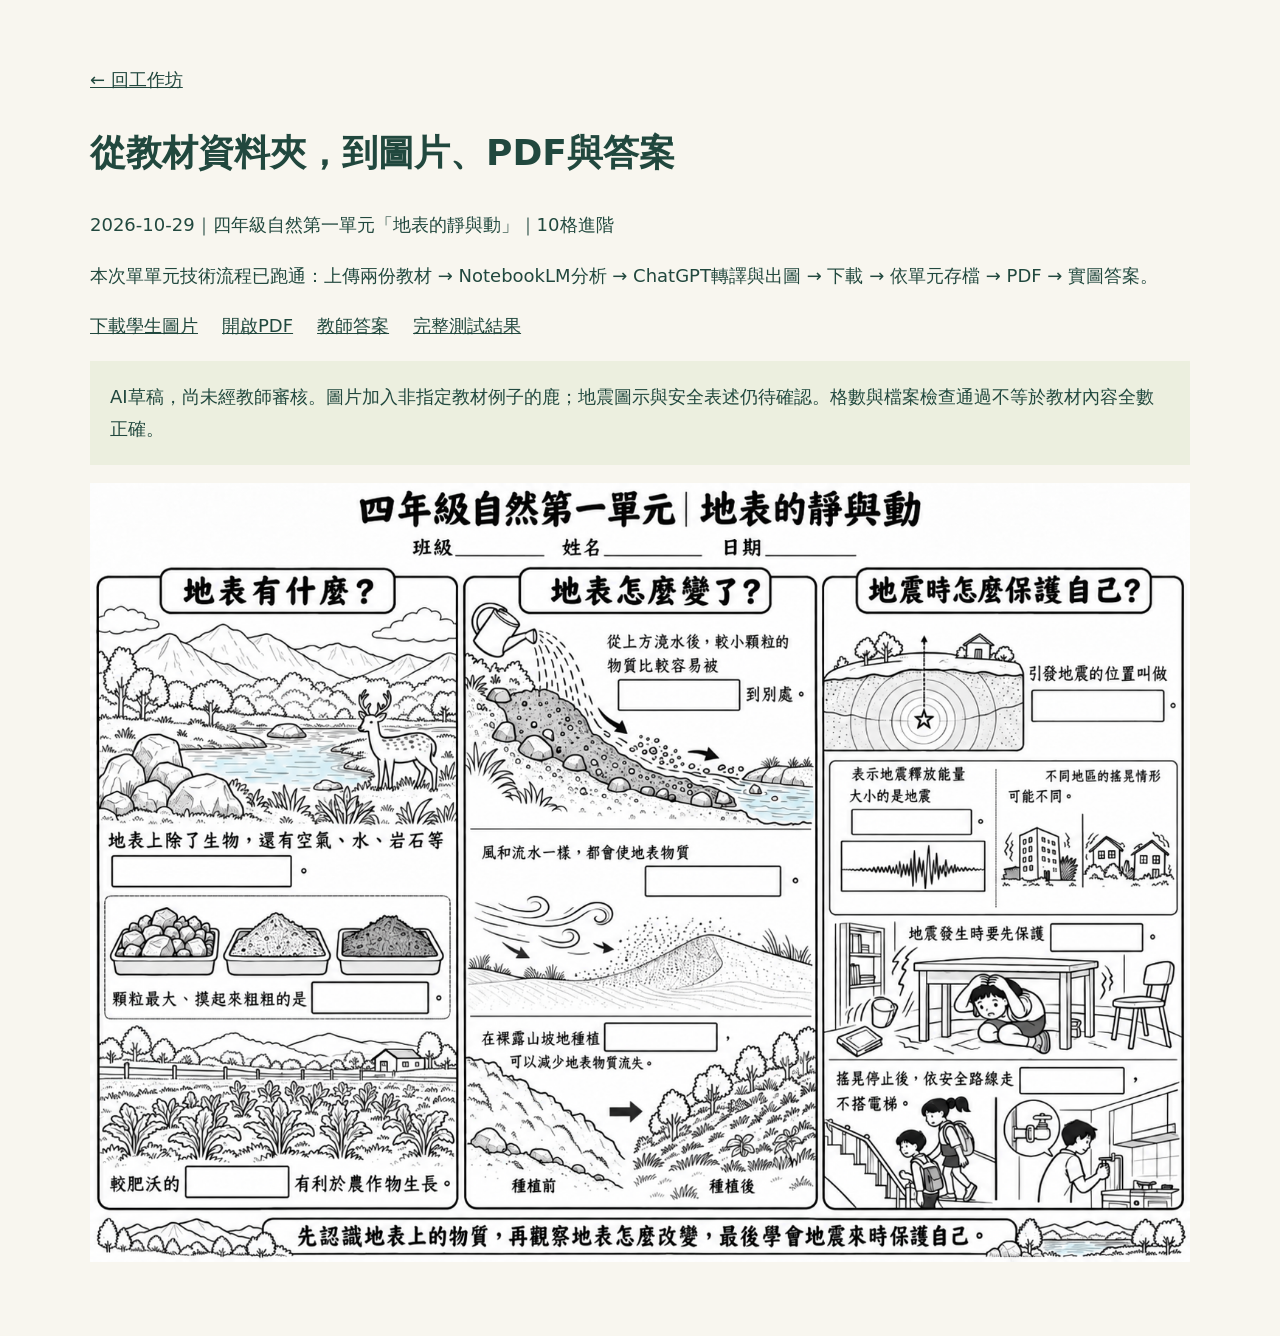
==== 自動流程實測.html @ 3d848377 "重構十關示範跟做流程並加入圖片學習單與Skill自動製作實測" ====
<!doctype html><html lang="zh-Hant"><meta charset="utf-8"><meta name="viewport" content="width=device-width,initial-scale=1"><title>資料夾自動製作實測</title><style>body{max-width:1100px;margin:40px auto;padding:24px;background:#f8f6ef;color:#21483e;font:18px/1.8 system-ui}img{width:100%;height:auto}a{color:#21483e}nav{display:flex;gap:24px;flex-wrap:wrap}.note{padding:20px;background:#ecefdf}</style><a href="index.html#workbench">← 回工作坊</a><h1>從教材資料夾，到圖片、PDF與答案</h1><p>2026-10-29｜四年級自然第一單元「地表的靜與動」｜10格進階</p><p>本次單單元技術流程已跑通：上傳兩份教材 → NotebookLM分析 → ChatGPT轉譯與出圖 → 下載 → 依單元存檔 → PDF → 實圖答案。</p><nav><a href="assets/自動流程實測/學生學習單-第1頁.png" download>下載學生圖片</a><a href="assets/自動流程實測/學生學習單.pdf">開啟PDF</a><a href="assets/自動流程實測/教師答案.md">教師答案</a><a href="assets/自動流程實測/測試結果.md">完整測試結果</a></nav><p class="note">AI草稿，尚未經教師審核。圖片加入非指定教材例子的鹿；地震圖示與安全表述仍待確認。格數與檔案檢查通過不等於教材內容全數正確。</p><a href="assets/自動流程實測/學生學習單-第1頁.png"><img src="assets/自動流程實測/學生學習單-第1頁.png" alt="地表的靜與動學生學習單，三區實際10格，黑白圖文，待教師審核"></a></html>
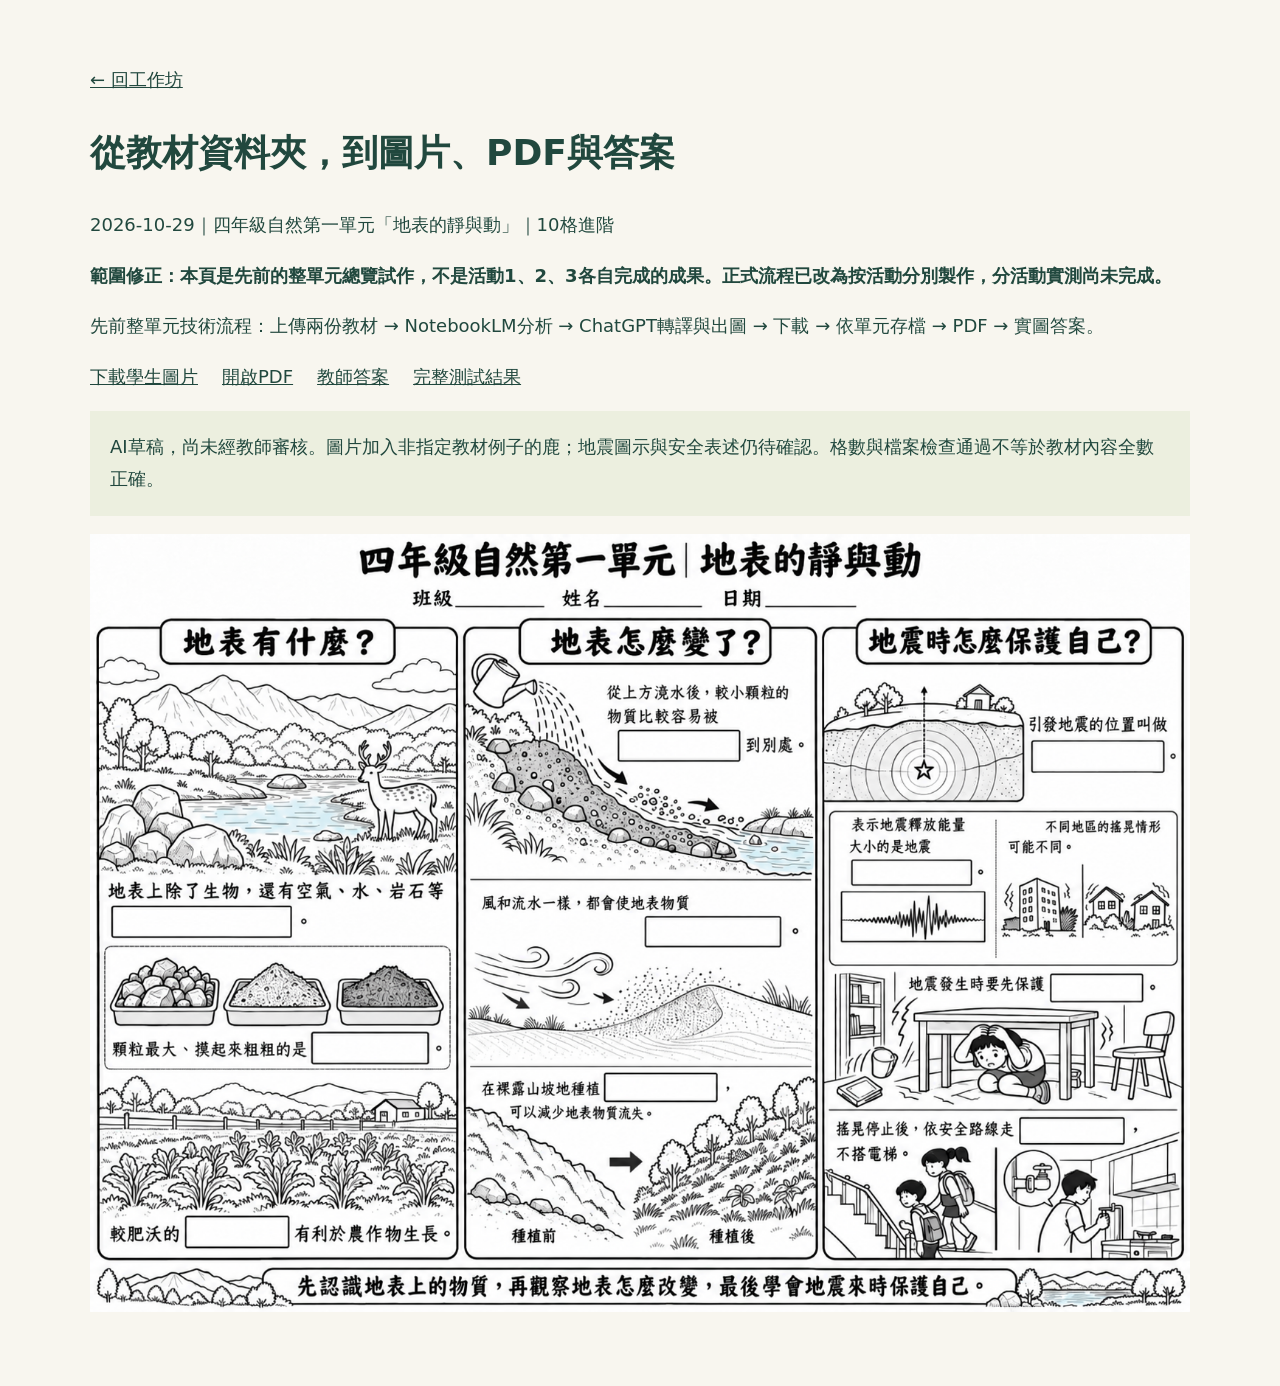
==== commit f63fe4e9: "修正自然科依單元下各活動分別製作與歸檔" ====
--- a/自動流程實測.html
+++ b/自動流程實測.html
@@ -1 +1 @@
-<!doctype html><html lang="zh-Hant"><meta charset="utf-8"><meta name="viewport" content="width=device-width,initial-scale=1"><title>資料夾自動製作實測</title><style>body{max-width:1100px;margin:40px auto;padding:24px;background:#f8f6ef;color:#21483e;font:18px/1.8 system-ui}img{width:100%;height:auto}a{color:#21483e}nav{display:flex;gap:24px;flex-wrap:wrap}.note{padding:20px;background:#ecefdf}</style><a href="index.html#workbench">← 回工作坊</a><h1>從教材資料夾，到圖片、PDF與答案</h1><p>2026-10-29｜四年級自然第一單元「地表的靜與動」｜10格進階</p><p>本次單單元技術流程已跑通：上傳兩份教材 → NotebookLM分析 → ChatGPT轉譯與出圖 → 下載 → 依單元存檔 → PDF → 實圖答案。</p><nav><a href="assets/自動流程實測/學生學習單-第1頁.png" download>下載學生圖片</a><a href="assets/自動流程實測/學生學習單.pdf">開啟PDF</a><a href="assets/自動流程實測/教師答案.md">教師答案</a><a href="assets/自動流程實測/測試結果.md">完整測試結果</a></nav><p class="note">AI草稿，尚未經教師審核。圖片加入非指定教材例子的鹿；地震圖示與安全表述仍待確認。格數與檔案檢查通過不等於教材內容全數正確。</p><a href="assets/自動流程實測/學生學習單-第1頁.png"><img src="assets/自動流程實測/學生學習單-第1頁.png" alt="地表的靜與動學生學習單，三區實際10格，黑白圖文，待教師審核"></a></html>+<!doctype html><html lang="zh-Hant"><meta charset="utf-8"><meta name="viewport" content="width=device-width,initial-scale=1"><title>資料夾自動製作實測</title><style>body{max-width:1100px;margin:40px auto;padding:24px;background:#f8f6ef;color:#21483e;font:18px/1.8 system-ui}img{width:100%;height:auto}a{color:#21483e}nav{display:flex;gap:24px;flex-wrap:wrap}.note{padding:20px;background:#ecefdf}</style><a href="index.html#workbench">← 回工作坊</a><h1>從教材資料夾，到圖片、PDF與答案</h1><p>2026-10-29｜四年級自然第一單元「地表的靜與動」｜10格進階</p><p><strong>範圍修正：本頁是先前的整單元總覽試作，不是活動1、2、3各自完成的成果。正式流程已改為按活動分別製作，分活動實測尚未完成。</strong></p><p>先前整單元技術流程：上傳兩份教材 → NotebookLM分析 → ChatGPT轉譯與出圖 → 下載 → 依單元存檔 → PDF → 實圖答案。</p><nav><a href="assets/自動流程實測/學生學習單-第1頁.png" download>下載學生圖片</a><a href="assets/自動流程實測/學生學習單.pdf">開啟PDF</a><a href="assets/自動流程實測/教師答案.md">教師答案</a><a href="assets/自動流程實測/測試結果.md">完整測試結果</a></nav><p class="note">AI草稿，尚未經教師審核。圖片加入非指定教材例子的鹿；地震圖示與安全表述仍待確認。格數與檔案檢查通過不等於教材內容全數正確。</p><a href="assets/自動流程實測/學生學習單-第1頁.png"><img src="assets/自動流程實測/學生學習單-第1頁.png" alt="地表的靜與動學生學習單，三區實際10格，黑白圖文，待教師審核"></a></html>
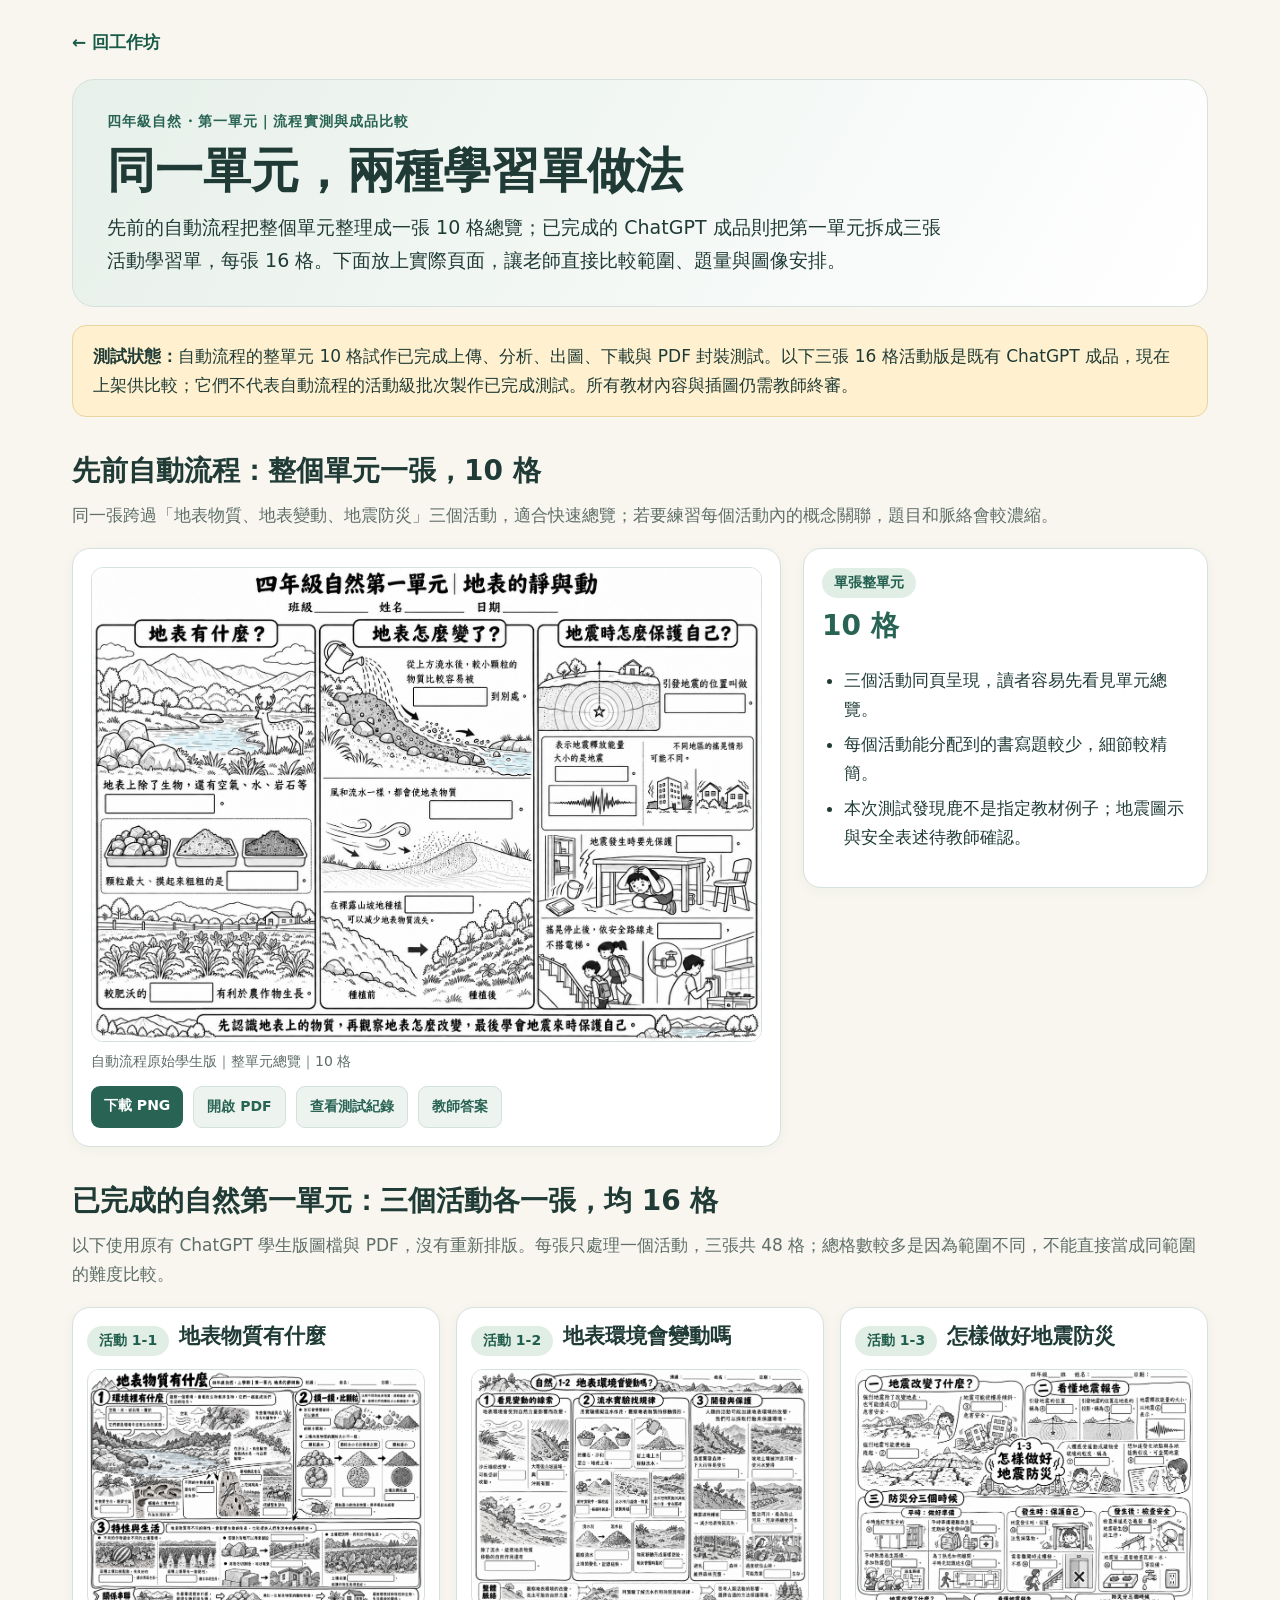
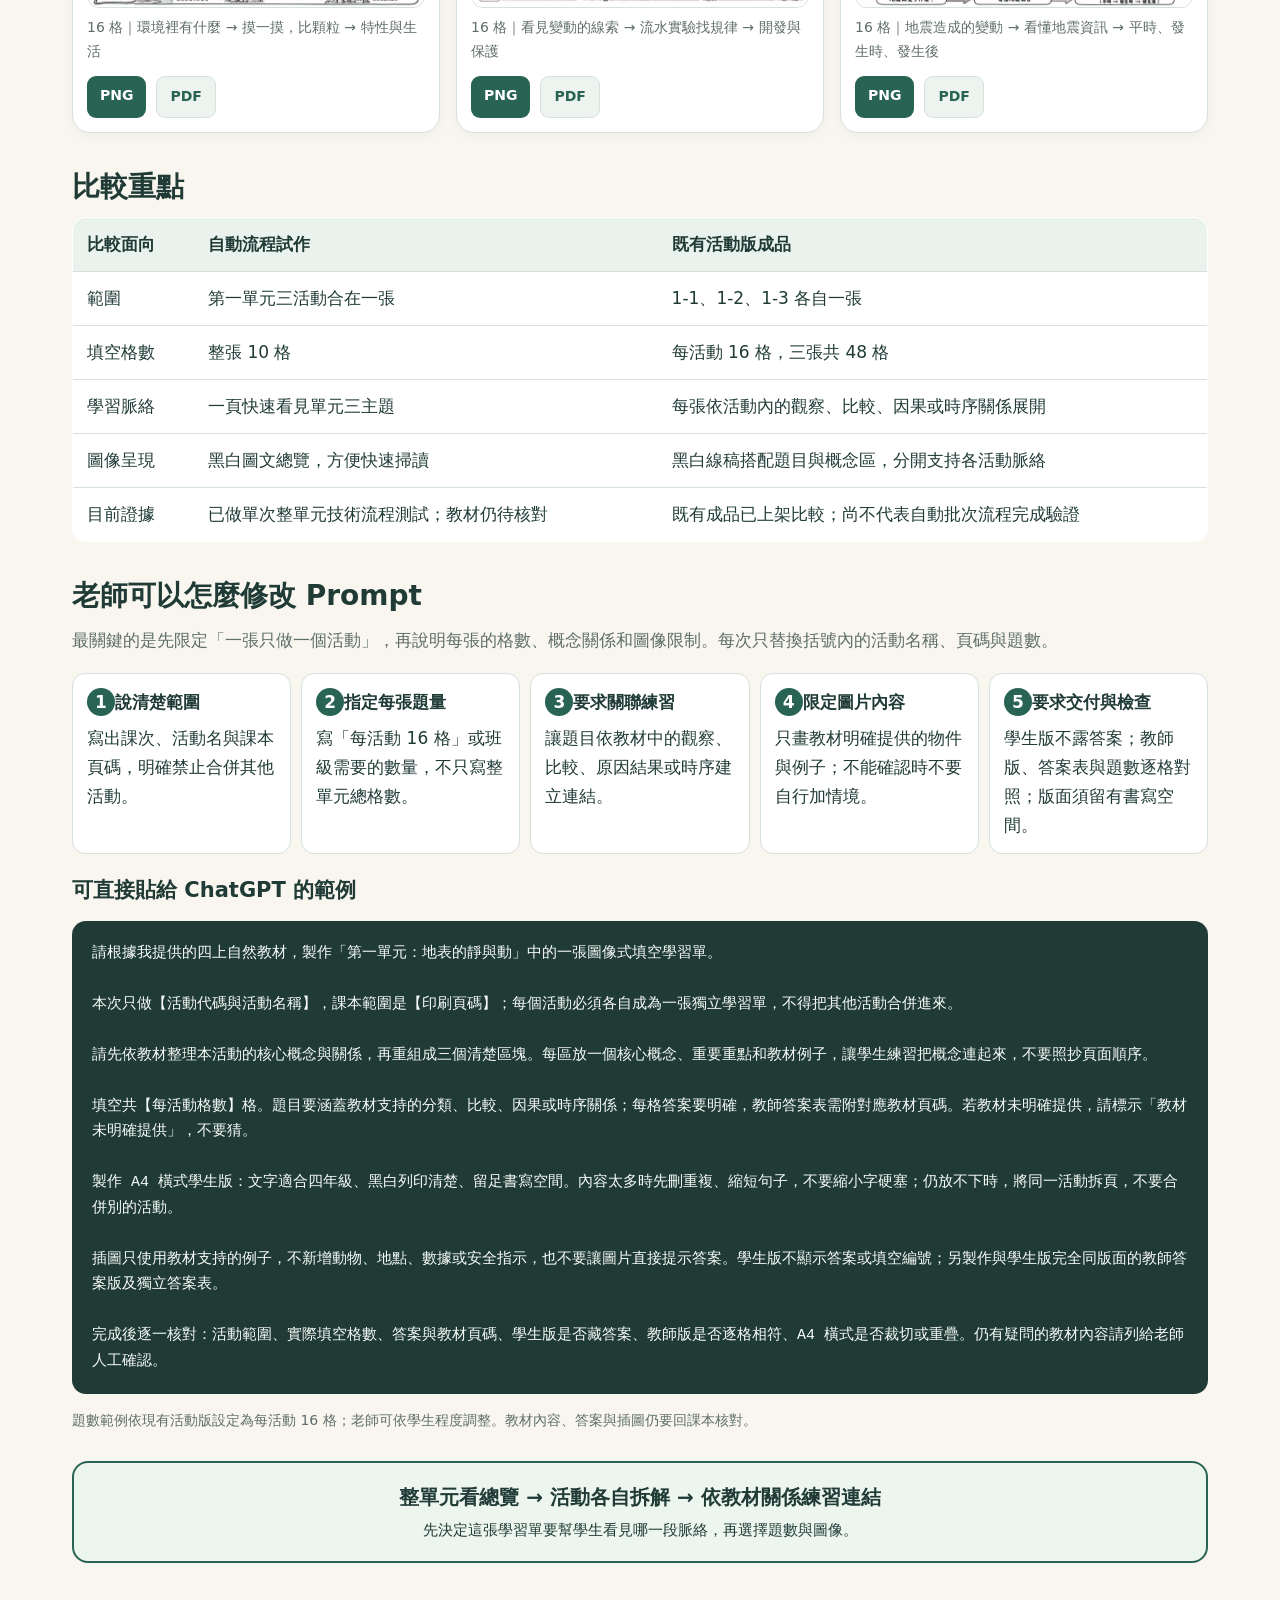
==== commit 8f49de78: "Publish natural unit worksheet comparison" ====
--- a/自動流程實測.html
+++ b/自動流程實測.html
@@ -1 +1,98 @@
-<!doctype html><html lang="zh-Hant"><meta charset="utf-8"><meta name="viewport" content="width=device-width,initial-scale=1"><title>資料夾自動製作實測</title><style>body{max-width:1100px;margin:40px auto;padding:24px;background:#f8f6ef;color:#21483e;font:18px/1.8 system-ui}img{width:100%;height:auto}a{color:#21483e}nav{display:flex;gap:24px;flex-wrap:wrap}.note{padding:20px;background:#ecefdf}</style><a href="index.html#workbench">← 回工作坊</a><h1>從教材資料夾，到圖片、PDF與答案</h1><p>2026-10-29｜四年級自然第一單元「地表的靜與動」｜10格進階</p><p><strong>範圍修正：本頁是先前的整單元總覽試作，不是活動1、2、3各自完成的成果。正式流程已改為按活動分別製作，分活動實測尚未完成。</strong></p><p>先前整單元技術流程：上傳兩份教材 → NotebookLM分析 → ChatGPT轉譯與出圖 → 下載 → 依單元存檔 → PDF → 實圖答案。</p><nav><a href="assets/自動流程實測/學生學習單-第1頁.png" download>下載學生圖片</a><a href="assets/自動流程實測/學生學習單.pdf">開啟PDF</a><a href="assets/自動流程實測/教師答案.md">教師答案</a><a href="assets/自動流程實測/測試結果.md">完整測試結果</a></nav><p class="note">AI草稿，尚未經教師審核。圖片加入非指定教材例子的鹿；地震圖示與安全表述仍待確認。格數與檔案檢查通過不等於教材內容全數正確。</p><a href="assets/自動流程實測/學生學習單-第1頁.png"><img src="assets/自動流程實測/學生學習單-第1頁.png" alt="地表的靜與動學生學習單，三區實際10格，黑白圖文，待教師審核"></a></html>+<!doctype html>
+<html lang="zh-Hant">
+<head>
+<meta charset="utf-8">
+<meta name="viewport" content="width=device-width,initial-scale=1">
+<title>自然第一單元｜自動流程實測與成果比較</title>
+<style>
+:root{color-scheme:light;--ink:#203b36;--green:#286353;--mint:#eaf2ed;--cream:#f8f6ef;--line:#d5e1dc;--orange:#fff1cf;--muted:#5f6e69}
+*{box-sizing:border-box}body{margin:0;background:var(--cream);color:var(--ink);font:17px/1.7 system-ui,"Noto Sans TC",sans-serif}
+main{max-width:1180px;margin:0 auto;padding:28px 22px 64px}a{color:#185b49}nav{margin-bottom:22px}nav a{font-weight:700;text-decoration:none}
+.hero{padding:30px 34px;border-radius:22px;background:linear-gradient(120deg,#e7f0ea,#fff);border:1px solid var(--line)}
+.kicker{font-size:14px;color:var(--green);font-weight:800;letter-spacing:.08em}h1{font-size:clamp(30px,5vw,48px);line-height:1.2;margin:8px 0 12px}h2{font-size:28px;line-height:1.3;margin:0 0 12px}h3{font-size:21px;line-height:1.4;margin:0 0 8px}.lead{max-width:850px;font-size:19px;margin:0}
+.pill{display:inline-block;padding:3px 12px;border-radius:99px;background:#e0eee6;color:#215e4d;font-size:14px;font-weight:800}
+.notice{margin:18px 0 30px;padding:16px 20px;background:var(--orange);border:1px solid #e8d49e;border-radius:14px}
+section{margin-top:36px}.section-intro{color:var(--muted);margin:0 0 18px}
+.baseline{display:grid;grid-template-columns:minmax(0,1.4fr) minmax(250px,.8fr);gap:22px;align-items:start}
+.panel,.sheet{background:#fff;border:1px solid var(--line);border-radius:18px;padding:18px;box-shadow:0 3px 14px #25483e0a}
+figure{margin:0}figure img{display:block;width:100%;height:auto;border:1px solid var(--line);border-radius:12px;background:white}figcaption{font-size:14px;color:var(--muted);margin-top:8px}
+.actions{display:flex;gap:10px;flex-wrap:wrap;margin-top:12px}.button{display:inline-block;background:var(--green);color:white!important;text-decoration:none;padding:8px 13px;border-radius:9px;font-size:14px;font-weight:700}.button.secondary{background:#edf3ef;color:var(--green)!important;border:1px solid var(--line)}
+.stat{font-size:28px;font-weight:900;color:var(--green);margin:4px 0}.list{padding-left:22px}.list li{margin:6px 0}
+.grid{display:grid;grid-template-columns:repeat(3,minmax(0,1fr));gap:16px}.sheet{padding:14px}.sheet img{aspect-ratio:1.414/1;object-fit:contain;background:#fff}.sheet-head{display:flex;gap:10px;align-items:center;margin:0 0 10px}.sheet-head .pill{white-space:nowrap}.sheet p{margin:8px 0;color:var(--muted)}
+.compare{width:100%;border-collapse:collapse;background:#fff;border:1px solid var(--line);border-radius:14px;overflow:hidden}.compare th,.compare td{padding:12px 14px;border-bottom:1px solid var(--line);text-align:left;vertical-align:top}.compare th{background:#eaf2ed}.compare tr:last-child td{border-bottom:0}
+.steps{display:grid;grid-template-columns:repeat(5,minmax(0,1fr));gap:10px;counter-reset:step}.step{background:#fff;border:1px solid var(--line);border-radius:13px;padding:14px;counter-increment:step}.step:before{content:counter(step);display:inline-grid;place-items:center;width:28px;height:28px;margin-bottom:8px;border-radius:50%;background:var(--green);color:white;font-weight:900}
+pre{white-space:pre-wrap;overflow-wrap:anywhere;background:#203b36;color:#f7fbf8;padding:20px;border-radius:14px;font:15px/1.7 ui-monospace,Consolas,monospace}.small{font-size:14px;color:var(--muted)}.footer-flow{margin-top:28px;padding:17px;border:2px solid var(--green);border-radius:16px;background:#edf5ef;text-align:center;font-weight:900;font-size:20px}.footer-flow p{font-size:15px;font-weight:500;margin:4px 0 0}
+@media(max-width:850px){.baseline{grid-template-columns:1fr}.grid{grid-template-columns:1fr}.steps{grid-template-columns:repeat(2,minmax(0,1fr))}.compare{font-size:14px}.compare th,.compare td{padding:8px}}
+@media print{body{background:white}main{max-width:none;padding:0}.hero,.panel,.sheet,.notice{box-shadow:none}}
+</style>
+</head>
+<body><main>
+<nav><a href="index.html#workbench">← 回工作坊</a></nav>
+<header class="hero">
+<div class="kicker">四年級自然・第一單元｜流程實測與成品比較</div>
+<h1>同一單元，兩種學習單做法</h1>
+<p class="lead">先前的自動流程把整個單元整理成一張 10 格總覽；已完成的 ChatGPT 成品則把第一單元拆成三張活動學習單，每張 16 格。下面放上實際頁面，讓老師直接比較範圍、題量與圖像安排。</p>
+</header>
+
+<p class="notice"><strong>測試狀態：</strong>自動流程的整單元 10 格試作已完成上傳、分析、出圖、下載與 PDF 封裝測試。以下三張 16 格活動版是既有 ChatGPT 成品，現在上架供比較；它們不代表自動流程的活動級批次製作已完成測試。所有教材內容與插圖仍需教師終審。</p>
+
+<section id="baseline">
+<h2>先前自動流程：整個單元一張，10 格</h2>
+<p class="section-intro">同一張跨過「地表物質、地表變動、地震防災」三個活動，適合快速總覽；若要練習每個活動內的概念關聯，題目和脈絡會較濃縮。</p>
+<div class="baseline">
+<div class="panel"><figure><a href="assets/自動流程實測/學生學習單-第1頁.png"><img src="assets/自動流程實測/學生學習單-第1頁.png" alt="自動流程整單元總覽，三個活動合在一張，10 格"></a><figcaption>自動流程原始學生版｜整單元總覽｜10 格</figcaption></figure>
+<div class="actions"><a class="button" href="assets/自動流程實測/學生學習單-第1頁.png" download>下載 PNG</a><a class="button secondary" href="assets/自動流程實測/學生學習單.pdf">開啟 PDF</a><a class="button secondary" href="assets/自動流程實測/測試結果.md">查看測試紀錄</a><a class="button secondary" href="assets/自動流程實測/教師答案.md">教師答案</a></div></div>
+<aside class="panel"><span class="pill">單張整單元</span><div class="stat">10 格</div><ul class="list"><li>三個活動同頁呈現，讀者容易先看見單元總覽。</li><li>每個活動能分配到的書寫題較少，細節較精簡。</li><li>本次測試發現鹿不是指定教材例子；地震圖示與安全表述待教師確認。</li></ul></aside>
+</div>
+</section>
+
+<section id="activity-sheets">
+<h2>已完成的自然第一單元：三個活動各一張，均 16 格</h2>
+<p class="section-intro">以下使用原有 ChatGPT 學生版圖檔與 PDF，沒有重新排版。每張只處理一個活動，三張共 48 格；總格數較多是因為範圍不同，不能直接當成同範圍的難度比較。</p>
+<div class="grid">
+<article class="sheet"><div class="sheet-head"><span class="pill">活動 1-1</span><h3>地表物質有什麼</h3></div><figure><a href="assets/成果比較/自然第一單元/自然1-1-地表物質有什麼-學生.png"><img loading="lazy" src="assets/成果比較/自然第一單元/自然1-1-地表物質有什麼-學生.png" alt="活動1-1地表物質有什麼，獨立學生學習單"></a><figcaption>16 格｜環境裡有什麼 → 摸一摸，比顆粒 → 特性與生活</figcaption></figure><div class="actions"><a class="button" href="assets/成果比較/自然第一單元/自然1-1-地表物質有什麼-學生.png" download>PNG</a><a class="button secondary" href="assets/成果比較/自然第一單元/自然1-1-地表物質有什麼-學生.pdf">PDF</a></div></article>
+<article class="sheet"><div class="sheet-head"><span class="pill">活動 1-2</span><h3>地表環境會變動嗎</h3></div><figure><a href="assets/成果比較/自然第一單元/自然1-2-地表環境會變動嗎-學生.png"><img loading="lazy" src="assets/成果比較/自然第一單元/自然1-2-地表環境會變動嗎-學生.png" alt="活動1-2地表環境會變動嗎，獨立學生學習單"></a><figcaption>16 格｜看見變動的線索 → 流水實驗找規律 → 開發與保護</figcaption></figure><div class="actions"><a class="button" href="assets/成果比較/自然第一單元/自然1-2-地表環境會變動嗎-學生.png" download>PNG</a><a class="button secondary" href="assets/成果比較/自然第一單元/自然1-2-地表環境會變動嗎-學生.pdf">PDF</a></div></article>
+<article class="sheet"><div class="sheet-head"><span class="pill">活動 1-3</span><h3>怎樣做好地震防災</h3></div><figure><a href="assets/成果比較/自然第一單元/自然1-3-怎樣做好地震防災-學生.png"><img loading="lazy" src="assets/成果比較/自然第一單元/自然1-3-怎樣做好地震防災-學生.png" alt="活動1-3怎樣做好地震防災，獨立學生學習單"></a><figcaption>16 格｜地震造成的變動 → 看懂地震資訊 → 平時、發生時、發生後</figcaption></figure><div class="actions"><a class="button" href="assets/成果比較/自然第一單元/自然1-3-怎樣做好地震防災-學生.png" download>PNG</a><a class="button secondary" href="assets/成果比較/自然第一單元/自然1-3-怎樣做好地震防災-學生.pdf">PDF</a></div></article>
+</div>
+</section>
+
+<section id="comparison">
+<h2>比較重點</h2>
+<table class="compare"><thead><tr><th>比較面向</th><th>自動流程試作</th><th>既有活動版成品</th></tr></thead><tbody>
+<tr><td>範圍</td><td>第一單元三活動合在一張</td><td>1-1、1-2、1-3 各自一張</td></tr>
+<tr><td>填空格數</td><td>整張 10 格</td><td>每活動 16 格，三張共 48 格</td></tr>
+<tr><td>學習脈絡</td><td>一頁快速看見單元三主題</td><td>每張依活動內的觀察、比較、因果或時序關係展開</td></tr>
+<tr><td>圖像呈現</td><td>黑白圖文總覽，方便快速掃讀</td><td>黑白線稿搭配題目與概念區，分開支持各活動脈絡</td></tr>
+<tr><td>目前證據</td><td>已做單次整單元技術流程測試；教材仍待核對</td><td>既有成品已上架比較；尚不代表自動批次流程完成驗證</td></tr>
+</tbody></table>
+</section>
+
+<section id="prompt">
+<h2>老師可以怎麼修改 Prompt</h2>
+<p class="section-intro">最關鍵的是先限定「一張只做一個活動」，再說明每張的格數、概念關係和圖像限制。每次只替換括號內的活動名稱、頁碼與題數。</p>
+<div class="steps">
+<div class="step"><strong>說清楚範圍</strong><br>寫出課次、活動名與課本頁碼，明確禁止合併其他活動。</div>
+<div class="step"><strong>指定每張題量</strong><br>寫「每活動 16 格」或班級需要的數量，不只寫整單元總格數。</div>
+<div class="step"><strong>要求關聯練習</strong><br>讓題目依教材中的觀察、比較、原因結果或時序建立連結。</div>
+<div class="step"><strong>限定圖片內容</strong><br>只畫教材明確提供的物件與例子；不能確認時不要自行加情境。</div>
+<div class="step"><strong>要求交付與檢查</strong><br>學生版不露答案；教師版、答案表與題數逐格對照；版面須留有書寫空間。</div>
+</div>
+<h3 style="margin-top:22px">可直接貼給 ChatGPT 的範例</h3>
+<pre><code>請根據我提供的四上自然教材，製作「第一單元：地表的靜與動」中的一張圖像式填空學習單。
+
+本次只做【活動代碼與活動名稱】，課本範圍是【印刷頁碼】；每個活動必須各自成為一張獨立學習單，不得把其他活動合併進來。
+
+請先依教材整理本活動的核心概念與關係，再重組成三個清楚區塊。每區放一個核心概念、重要重點和教材例子，讓學生練習把概念連起來，不要照抄頁面順序。
+
+填空共【每活動格數】格。題目要涵蓋教材支持的分類、比較、因果或時序關係；每格答案要明確，教師答案表需附對應教材頁碼。若教材未明確提供，請標示「教材未明確提供」，不要猜。
+
+製作 A4 橫式學生版：文字適合四年級、黑白列印清楚、留足書寫空間。內容太多時先刪重複、縮短句子，不要縮小字硬塞；仍放不下時，將同一活動拆頁，不要合併別的活動。
+
+插圖只使用教材支持的例子，不新增動物、地點、數據或安全指示，也不要讓圖片直接提示答案。學生版不顯示答案或填空編號；另製作與學生版完全同版面的教師答案版及獨立答案表。
+
+完成後逐一核對：活動範圍、實際填空格數、答案與教材頁碼、學生版是否藏答案、教師版是否逐格相符、A4 橫式是否裁切或重疊。仍有疑問的教材內容請列給老師人工確認。</code></pre>
+<p class="small">題數範例依現有活動版設定為每活動 16 格；老師可依學生程度調整。教材內容、答案與插圖仍要回課本核對。</p>
+</section>
+
+<div class="footer-flow">整單元看總覽 → 活動各自拆解 → 依教材關係練習連結<p>先決定這張學習單要幫學生看見哪一段脈絡，再選擇題數與圖像。</p></div>
+</main></body></html>
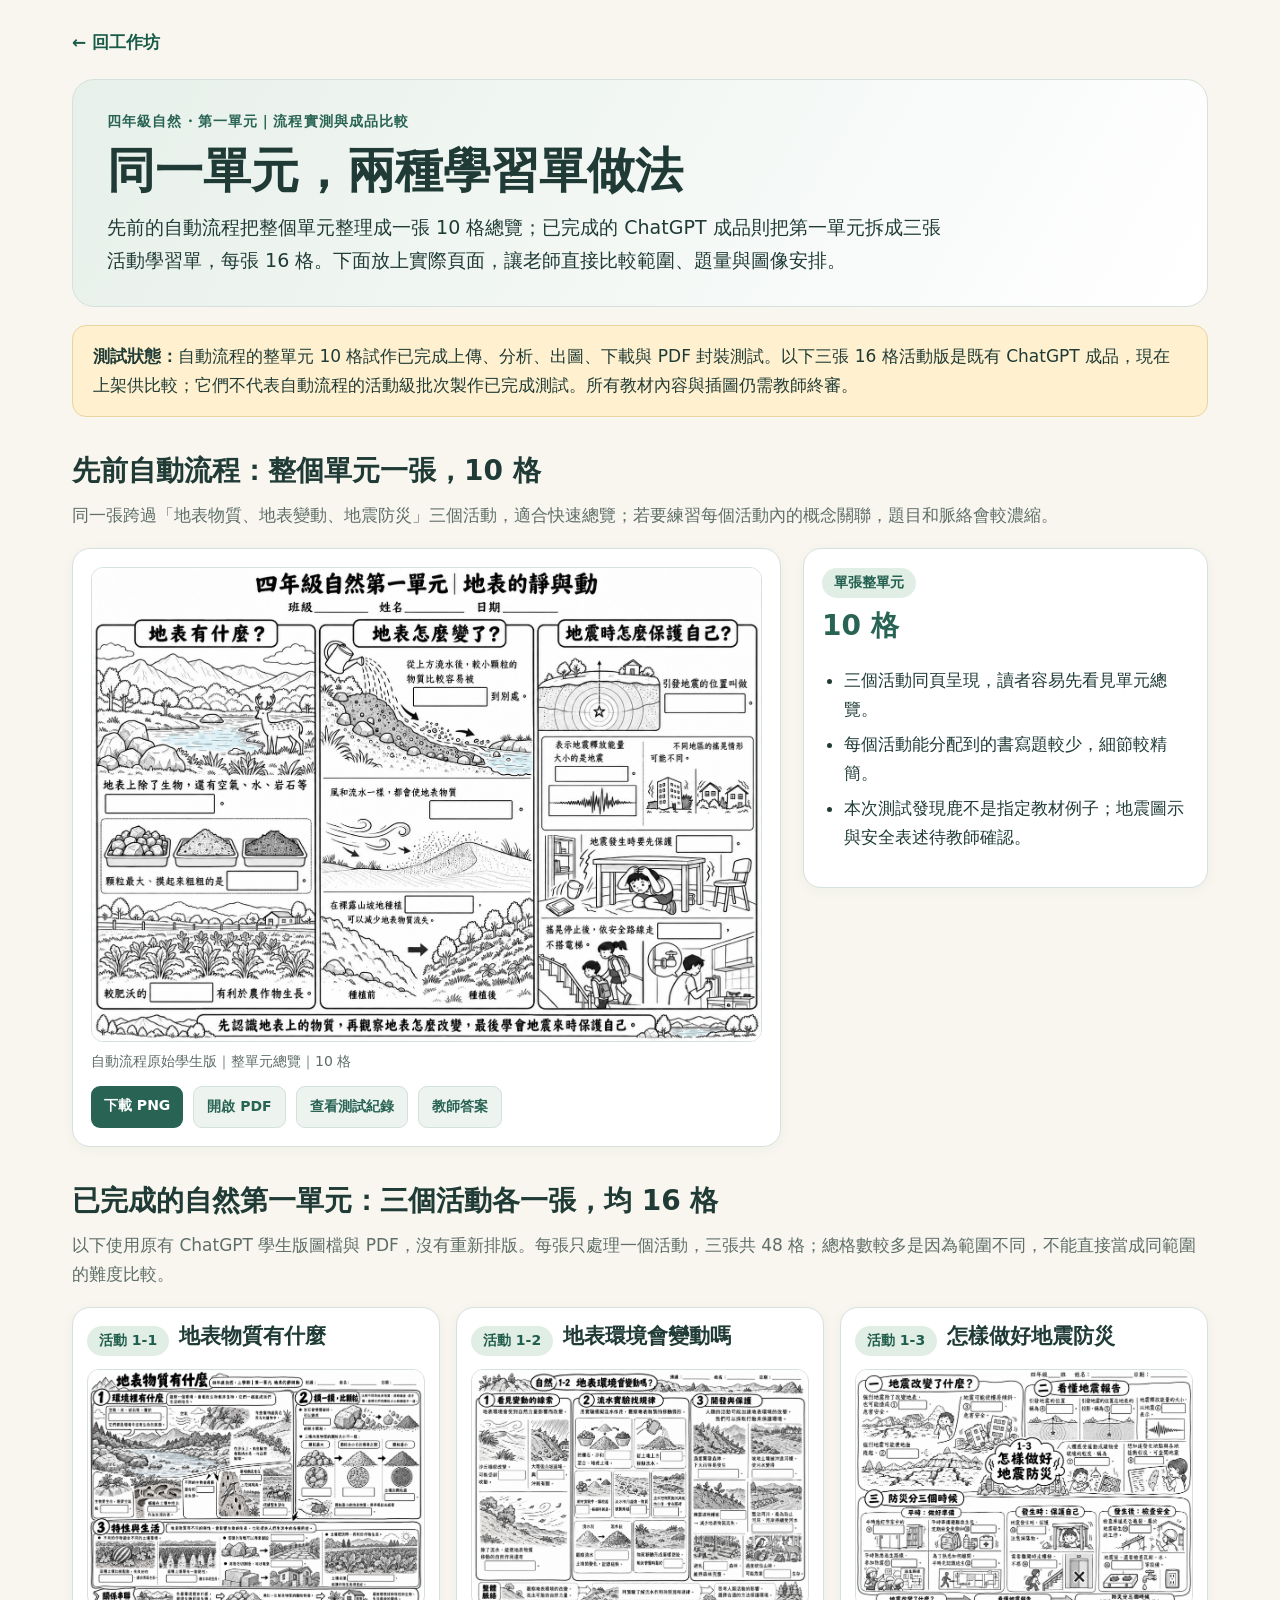
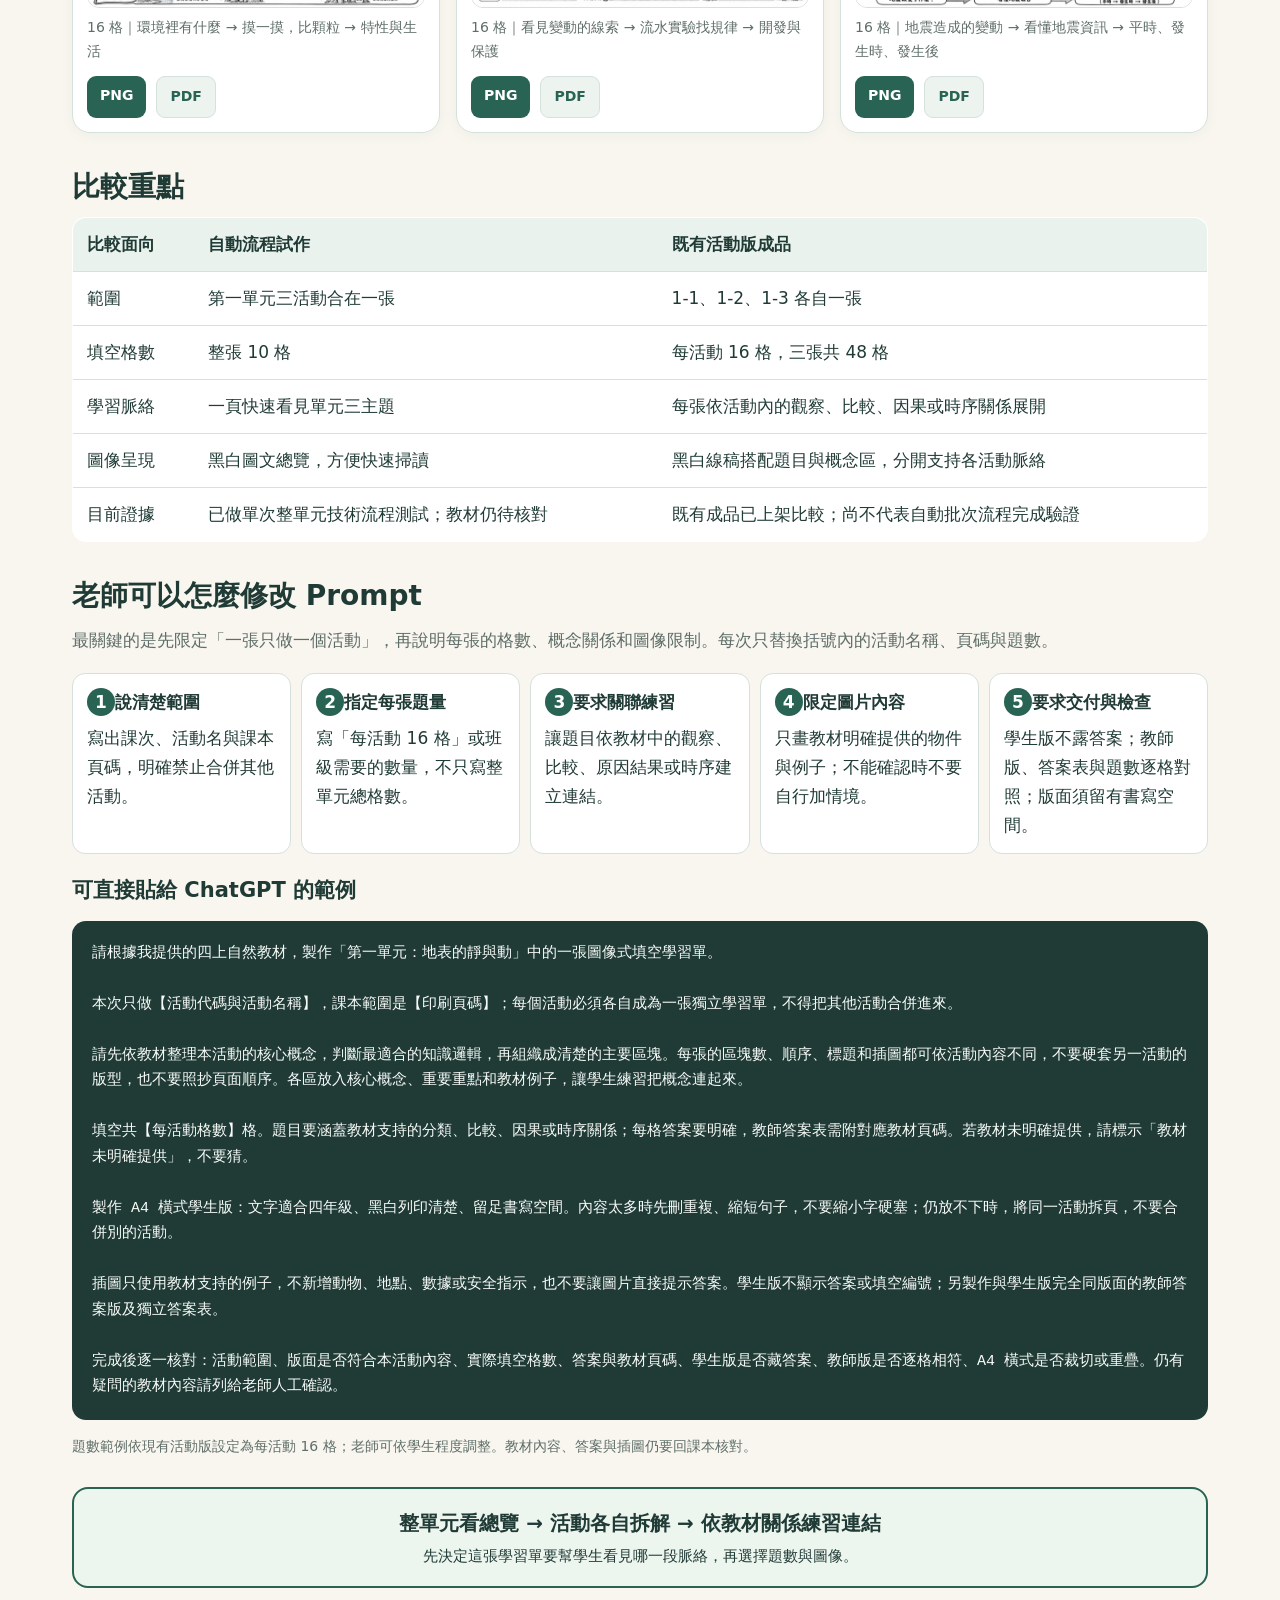
==== commit be9f47d1: "Make worksheet prompt structure activity-specific" ====
--- a/自動流程實測.html
+++ b/自動流程實測.html
@@ -82,7 +82,7 @@
 
 本次只做【活動代碼與活動名稱】，課本範圍是【印刷頁碼】；每個活動必須各自成為一張獨立學習單，不得把其他活動合併進來。
 
-請先依教材整理本活動的核心概念與關係，再重組成三個清楚區塊。每區放一個核心概念、重要重點和教材例子，讓學生練習把概念連起來，不要照抄頁面順序。
+請先依教材整理本活動的核心概念，判斷最適合的知識邏輯，再組織成清楚的主要區塊。每張的區塊數、順序、標題和插圖都可依活動內容不同，不要硬套另一活動的版型，也不要照抄頁面順序。各區放入核心概念、重要重點和教材例子，讓學生練習把概念連起來。
 
 填空共【每活動格數】格。題目要涵蓋教材支持的分類、比較、因果或時序關係；每格答案要明確，教師答案表需附對應教材頁碼。若教材未明確提供，請標示「教材未明確提供」，不要猜。
 
@@ -90,7 +90,7 @@
 
 插圖只使用教材支持的例子，不新增動物、地點、數據或安全指示，也不要讓圖片直接提示答案。學生版不顯示答案或填空編號；另製作與學生版完全同版面的教師答案版及獨立答案表。
 
-完成後逐一核對：活動範圍、實際填空格數、答案與教材頁碼、學生版是否藏答案、教師版是否逐格相符、A4 橫式是否裁切或重疊。仍有疑問的教材內容請列給老師人工確認。</code></pre>
+完成後逐一核對：活動範圍、版面是否符合本活動內容、實際填空格數、答案與教材頁碼、學生版是否藏答案、教師版是否逐格相符、A4 橫式是否裁切或重疊。仍有疑問的教材內容請列給老師人工確認。</code></pre>
 <p class="small">題數範例依現有活動版設定為每活動 16 格；老師可依學生程度調整。教材內容、答案與插圖仍要回課本核對。</p>
 </section>
 
